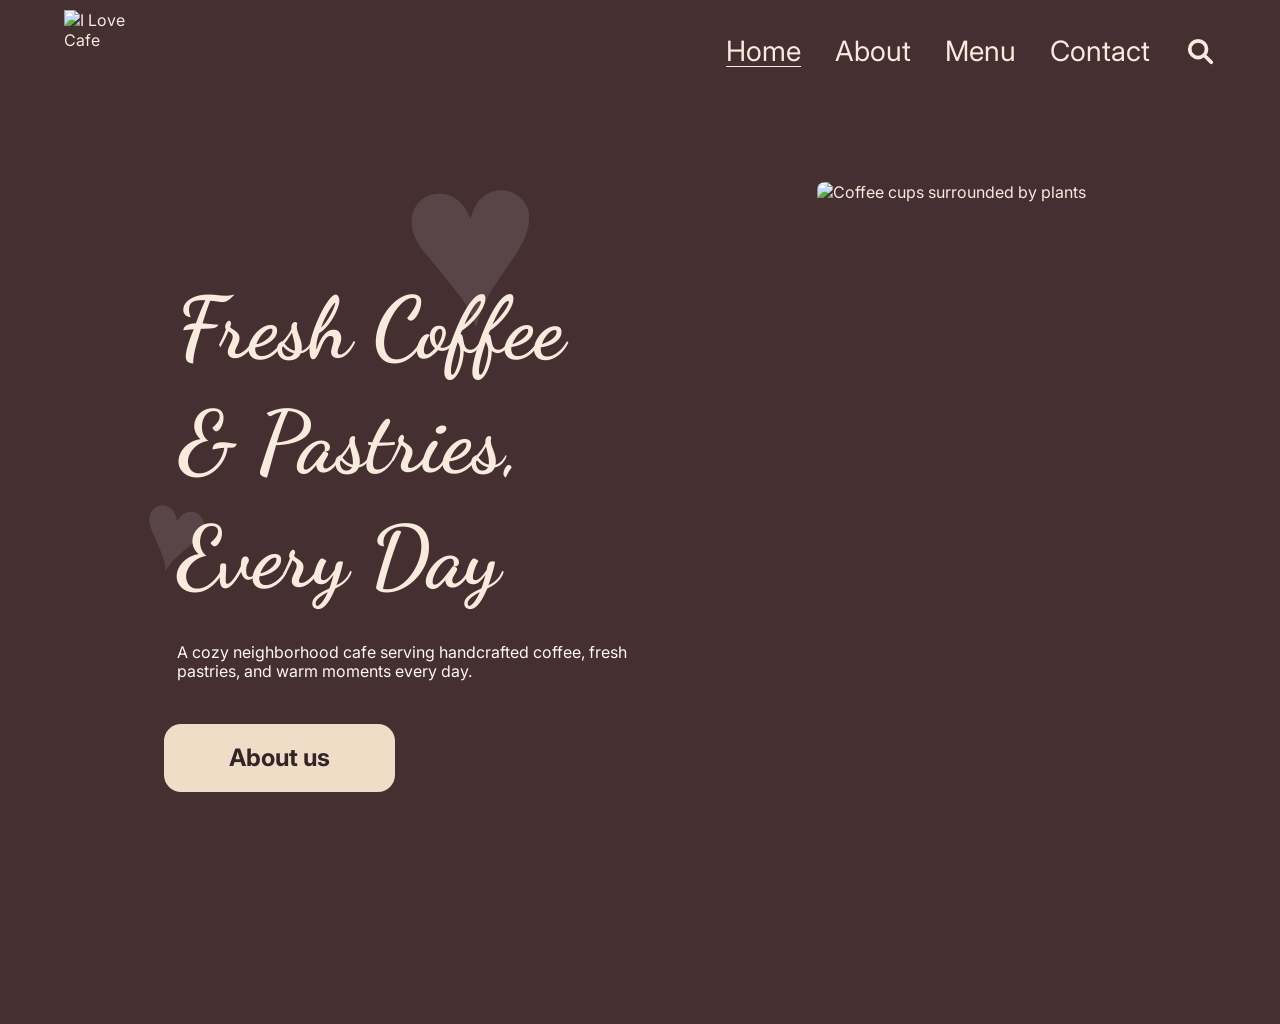
==== index.html @ e2790576 "Update index.html" ====
<!DOCTYPE html>
<html lang="en">
<head>
  <meta charset="UTF-8">
  <meta name="viewport" content="width=device-width, initial-scale=1.0">
  <title>I Love Cafe</title>
  <link rel="preconnect" href="https://fonts.googleapis.com">
  <link rel="preconnect" href="https://fonts.gstatic.com" crossorigin>
  <link href="https://fonts.googleapis.com/css2?family=Dancing+Script:wght@600;700&family=Inter:wght@400;500;600;700&family=Playfair+Display:wght@600;700&display=swap" rel="stylesheet">
  <link rel="stylesheet" href="style.css">
</head>
<body class="page-home">
  <header class="site-header home-header">
    <div class="site-frame header-inner">
      <a class="brand" href="index.html" aria-label="I Love Cafe home">
        <img src="assets/logo-dark.jpg" alt="I Love Cafe">
      </a>
      <nav class="site-nav" aria-label="Primary navigation">
        <a href="index.html" class="active">Home</a>
        <a href="about.html">About</a>
        <a href="menu.html">Menu</a>
        <a href="contact.html">Contact</a>
        <a href="#" class="search-link" aria-label="Search">
          <svg viewBox="0 0 24 24" aria-hidden="true">
            <circle cx="10.5" cy="10.5" r="6.7"></circle>
            <path d="M15.8 15.8 21 21"></path>
          </svg>
        </a>
      </nav>
    </div>
  </header>

  <main class="home-main">
    <section class="site-frame home-hero">
      <div class="home-copy">
        <h1>
          <span>Fresh Coffee</span>
          <span>&amp; Pastries,</span>
          <span>Every Day</span>
        </h1>
        <p>A cozy neighborhood cafe serving handcrafted coffee, fresh pastries, and warm moments every day.</p>
        <a class="home-button" href="about.html">About us</a>
      </div>
      <img class="home-photo" src="assets/home-coffee.jpg" alt="Coffee cups surrounded by plants">
    </section>
  </main>
  <script src="script.js"></script>
</body>
</html>
---- style.css ----
:root {
  --brown: #452f31;
  --paper: #fdfbf8;
  --ink: #151515;
  --muted: #6f6f6f;
  --line: #eeeeea;
  --cream: #f8eadc;
}

* {
  box-sizing: border-box;
}

html {
  min-width: 320px;
}

body {
  margin: 0;
  min-height: 100vh;
  background: var(--paper);
  color: var(--ink);
  font-family: "Inter", Arial, sans-serif;
}

img,
svg {
  display: block;
}

img {
  max-width: 100%;
}

a {
  color: inherit;
  text-decoration: none;
}

button,
input {
  font: inherit;
}

.site-frame {
  width: min(1312px, calc(100% - 128px));
  margin: 0 auto;
}

.site-header {
  height: 100px;
  background: var(--paper);
}

.home-header {
  background: var(--brown);
}

.header-inner {
  height: 100%;
  display: flex;
  align-items: flex-start;
  justify-content: space-between;
}

.brand {
  width: 64px;
  height: 70px;
  margin-top: 10px;
  display: block;
}

.brand img {
  width: 100%;
  height: 100%;
  object-fit: contain;
}

.site-nav {
  display: flex;
  align-items: center;
  gap: 34px;
  padding-top: 36px;
  font-size: 28px;
  font-weight: 400;
  line-height: 1;
}

.site-nav a {
  display: inline-flex;
  align-items: center;
  min-height: 28px;
}

.site-nav a.active {
  text-decoration: underline;
  text-underline-offset: 5px;
  text-decoration-thickness: 1px;
}

.home-header .site-nav {
  color: var(--cream);
}

.search-link {
  width: 32px;
  justify-content: center;
}

.search-link svg {
  width: 30px;
  height: 30px;
  fill: none;
  stroke: currentColor;
  stroke-width: 3;
  stroke-linecap: round;
  stroke-linejoin: round;
}

/* Home */
.page-home {
  background: var(--brown);
  color: var(--cream);
}

.home-main {
  min-height: calc(100vh - 100px);
}

.home-hero {
  height: 924px;
  display: grid;
  grid-template-columns: 640px 473px;
  column-gap: 113px;
  align-items: start;
  padding-top: 82px;
}

.home-copy {
  position: relative;
  z-index: 1;
  margin-left: 113px;
  padding-top: 90px;
}

.home-copy::before,
.home-copy::after {
  position: absolute;
  z-index: -1;
  color: rgba(255, 255, 255, 0.11);
  font-family: Georgia, serif;
  line-height: 1;
  content: "\2665";
}

.home-copy::before {
  top: -56px;
  left: 224px;
  font-size: 238px;
  transform: rotate(-3deg);
}

.home-copy::after {
  top: 295px;
  left: -36px;
  font-size: 112px;
  transform: rotate(13deg);
}

.home-copy h1 {
  margin: 0;
  font-family: "Dancing Script", cursive;
  font-size: 86px;
  font-weight: 700;
  line-height: 1.33;
  letter-spacing: 0;
}

.home-copy h1 span {
  display: block;
}

.home-copy p {
  width: 505px;
  margin: 28px 0 42px;
  color: #fff8ef;
  font-size: 16px;
  line-height: 1.2;
}

.home-button {
  width: 231px;
  height: 68px;
  margin-left: -13px;
  display: inline-flex;
  align-items: center;
  justify-content: center;
  border-radius: 17px;
  background: #f0dcc7;
  color: #322525;
  font-size: 24px;
  font-weight: 700;
}

.home-photo {
  width: 473px;
  height: 709px;
  margin-top: 0;
  object-fit: cover;
  border-radius: 8px;
}

/* About */
.about-main {
  padding-top: 102px;
  padding-bottom: 96px;
}

.about-story {
  display: grid;
  grid-template-columns: 350px 765px;
  column-gap: 95px;
}

.story-copy {
  height: 510px;
  display: flex;
  flex-direction: column;
  justify-content: space-between;
  padding-top: 1px;
  padding-bottom: 7px;
}

.story-copy h1,
.about-main h2 {
  margin: 0;
  color: #3d3b41;
  font-family: "Inter", Arial, sans-serif;
  font-style: italic;
  font-weight: 800;
  line-height: 1;
}

.story-copy h1 {
  font-size: 36px;
}

.copy-bottom {
  width: 345px;
}

.small-rule {
  width: 28px;
  height: 1px;
  display: block;
  margin-bottom: 15px;
  background: #cacaca;
}

.story-copy p,
.value-copy p,
.team-copy p {
  margin: 0;
  color: #050505;
  font-size: 16px;
  font-weight: 400;
  line-height: 1.02;
  text-align: left;
}

.about-main.site-frame {
  width: min(1262px, calc(100% - 178px));
}

.storefront-image {
  width: 765px;
  height: 509px;
  object-fit: cover;
}

.about-value {
  margin-top: 126px;
  display: grid;
  grid-template-columns: 206px 561px 128px 340px;
  align-items: end;
}

.latte-image {
  grid-column: 2;
  width: 561px;
  height: 371px;
  object-fit: cover;
}

.value-copy {
  grid-column: 4;
  align-self: end;
  padding-bottom: 7px;
}

.about-main h2 {
  display: inline-block;
  padding-bottom: 8px;
  border-bottom: 1px solid #b8b8b8;
  font-size: 36px;
}

.value-copy p {
  width: 340px;
  margin-top: 21px;
}

.about-team {
  margin-top: 39px;
  display: grid;
  grid-template-columns: 460px 77px 561px;
  align-items: end;
}

.team-copy {
  grid-column: 1;
  width: 400px;
  padding-left: 6px;
  padding-bottom: 11px;
}

.team-copy p {
  margin-top: 30px;
  font-size: 20px;
  line-height: 1.06;
}

.team-image {
  grid-column: 3;
  width: 561px;
  height: 371px;
  object-fit: cover;
}

/* Menu */
.menu-main {
  width: min(1200px, calc(100% - 244px));
  padding-top: 78px;
  padding-bottom: 98px;
}

.menu-features {
  width: 1200px;
  display: grid;
  grid-template-columns: repeat(4, 1fr);
  column-gap: 64px;
  padding-bottom: 13px;
  border-bottom: 1px solid var(--line);
}

.menu-features article {
  min-width: 0;
}

.feature-icon {
  width: 23px;
  height: 23px;
  margin-bottom: 18px;
  fill: none;
  stroke: #151515;
  stroke-width: 1.35;
  stroke-linecap: round;
  stroke-linejoin: round;
}

.menu-features h2 {
  margin: 0 0 9px;
  font-family: "Playfair Display", Georgia, serif;
  font-size: 26px;
  font-weight: 600;
  line-height: 1;
}

.menu-features p {
  margin: 0;
  color: #777;
  font-size: 14px;
  line-height: 1.55;
}

.menu-highlights {
  position: relative;
  padding-top: 21px;
}

.menu-highlights h1 {
  margin: 0 0 36px;
  font-family: "Playfair Display", Georgia, serif;
  font-size: 51px;
  font-weight: 600;
  line-height: 1.05;
}

.menu-note {
  position: absolute;
  top: 88px;
  right: 0;
  margin: 0;
  color: #5d5d5d;
  font-size: 14px;
}

.highlight-grid {
  display: grid;
  grid-template-columns: repeat(3, 384px);
  column-gap: 24px;
}

.highlight-grid a {
  position: relative;
  width: 384px;
  height: 482px;
  display: block;
  overflow: hidden;
  border-radius: 12px;
}

.highlight-grid a::after {
  content: "";
  position: absolute;
  inset: 0;
  background: linear-gradient(
    180deg,
    rgba(0, 0, 0, 0.14) 0%,
    rgba(0, 0, 0, 0.14) 46%,
    rgba(0, 0, 0, 0.5) 100%
  );
}

.highlight-grid img {
  width: 384px;
  height: 482px;
  display: block;
  object-fit: cover;
}

.highlight-grid a:nth-child(1) img {
  filter: grayscale(1);
}

.highlight-grid span {
  position: absolute;
  z-index: 1;
  left: 34px;
  bottom: 67px;
  color: #fff;
  font-family: "Playfair Display", Georgia, serif;
  font-size: 34px;
  font-weight: 600;
  line-height: 1;
  text-shadow: 0 4px 20px rgba(0, 0, 0, 0.35);
}

.full-menu {
  margin-top: 82px;
  padding-top: 48px;
  border-top: 1px solid var(--line);
}

.full-menu-heading {
  display: flex;
  justify-content: space-between;
  align-items: end;
  gap: 32px;
  margin-bottom: 34px;
}

.full-menu-heading h2,
.contact-copy h1 {
  margin: 0;
  font-family: "Playfair Display", Georgia, serif;
  font-size: 51px;
  font-weight: 600;
  line-height: 1.05;
}

.full-menu-heading p {
  width: 390px;
  margin: 0 0 7px;
  color: var(--muted);
  font-size: 14px;
  line-height: 1.5;
  text-align: right;
}

.menu-list-grid {
  display: grid;
  grid-template-columns: repeat(3, 1fr);
  gap: 24px;
}

.menu-list {
  padding: 30px 28px 24px;
  border: 1px solid var(--line);
  background: rgba(255, 255, 255, 0.42);
}

.menu-list h3 {
  margin: 0 0 22px;
  font-family: "Playfair Display", Georgia, serif;
  font-size: 28px;
  font-weight: 600;
}

.menu-list div {
  display: flex;
  justify-content: space-between;
  gap: 24px;
  padding: 14px 0;
  border-top: 1px solid var(--line);
  color: #343434;
  font-size: 15px;
}

.menu-list div span:last-child {
  color: var(--muted);
  white-space: nowrap;
}

/* Contact */
.contact-main {
  width: min(1200px, calc(100% - 244px));
  padding-top: 112px;
  padding-bottom: 112px;
}

.contact-hero {
  display: grid;
  grid-template-columns: 1fr 420px;
  gap: 120px;
  align-items: end;
}

.contact-kicker {
  margin: 0 0 18px;
  color: #3d3b41;
  font-size: 18px;
  font-style: italic;
  font-weight: 800;
  letter-spacing: 0.05em;
}

.contact-copy p:last-child {
  width: 570px;
  margin: 24px 0 0;
  color: var(--muted);
  font-size: 18px;
  line-height: 1.75;
}

.contact-card {
  padding: 30px 34px;
  border-left: 1px solid #c9c1ba;
}

.contact-card div + div {
  margin-top: 28px;
}

.contact-card span,
.hours-panel div span:first-child {
  display: block;
  margin-bottom: 8px;
  color: #111;
  font-size: 13px;
  font-weight: 800;
  letter-spacing: 0.08em;
  text-transform: uppercase;
}

.contact-card p {
  margin: 0;
  color: #5f5f5f;
  font-size: 17px;
  line-height: 1.45;
}

.location-grid {
  display: grid;
  grid-template-columns: 1.35fr 0.65fr;
  gap: 48px;
  margin-top: 72px;
}

.map-panel {
  position: relative;
  min-height: 420px;
  overflow: hidden;
  background:
    linear-gradient(90deg, transparent 48%, rgba(69, 47, 49, 0.13) 49%, rgba(69, 47, 49, 0.13) 51%, transparent 52%),
    linear-gradient(0deg, transparent 47%, rgba(69, 47, 49, 0.12) 48%, rgba(69, 47, 49, 0.12) 50%, transparent 51%),
    repeating-linear-gradient(32deg, #f6f1eb 0 22px, #efe7df 22px 24px, #f6f1eb 24px 54px);
  border: 1px solid var(--line);
}

.map-panel::before,
.map-panel::after {
  content: "";
  position: absolute;
  background: rgba(255, 255, 255, 0.68);
  transform: rotate(-14deg);
}

.map-panel::before {
  width: 120%;
  height: 56px;
  left: -70px;
  top: 112px;
}

.map-panel::after {
  width: 54px;
  height: 120%;
  left: 245px;
  top: -60px;
}

.map-pin {
  position: absolute;
  left: 48%;
  top: 47%;
  width: 28px;
  height: 28px;
  border-radius: 50% 50% 50% 0;
  background: var(--brown);
  transform: rotate(-45deg);
  box-shadow: 0 12px 30px rgba(69, 47, 49, 0.28);
}

.map-pin::after {
  content: "";
  position: absolute;
  inset: 8px;
  border-radius: 50%;
  background: var(--cream);
}

.map-label {
  position: absolute;
  left: calc(48% + 34px);
  top: calc(47% + 2px);
  padding: 8px 12px;
  background: #fff;
  color: var(--brown);
  font-size: 14px;
  font-weight: 700;
  box-shadow: 0 12px 32px rgba(0, 0, 0, 0.08);
}

.hours-panel {
  padding: 38px 0 0;
}

.hours-panel h2 {
  margin: 0 0 28px;
  font-family: "Playfair Display", Georgia, serif;
  font-size: 38px;
  font-weight: 600;
}

.hours-panel div {
  display: flex;
  justify-content: space-between;
  gap: 20px;
  padding: 18px 0;
  border-top: 1px solid var(--line);
  color: #5f5f5f;
  font-size: 16px;
}

.contact-button {
  width: 190px;
  height: 52px;
  margin-top: 30px;
  display: inline-flex;
  align-items: center;
  justify-content: center;
  background: var(--brown);
  color: var(--cream);
  font-weight: 700;
}

/* Search */
.search-modal {
  position: fixed;
  inset: 0;
  z-index: 100;
  display: none;
  align-items: flex-start;
  justify-content: center;
  padding: 110px 24px 24px;
  background: rgba(20, 16, 15, 0.42);
}

.search-modal.is-open {
  display: flex;
}

.search-dialog {
  width: min(720px, 100%);
  background: var(--paper);
  box-shadow: 0 28px 90px rgba(0, 0, 0, 0.22);
}

.search-head {
  display: grid;
  grid-template-columns: 1fr auto;
  align-items: center;
  gap: 16px;
  padding: 24px 28px 18px;
  border-bottom: 1px solid var(--line);
}

.search-head input {
  min-width: 0;
  border: 0;
  outline: 0;
  background: transparent;
  color: var(--ink);
  font-family: "Playfair Display", Georgia, serif;
  font-size: 34px;
}

.search-head input::placeholder {
  color: #aaa;
}

.search-close {
  width: 36px;
  height: 36px;
  border: 0;
  background: transparent;
  color: var(--ink);
  font-size: 30px;
  line-height: 1;
  cursor: pointer;
}

.search-results {
  max-height: 430px;
  overflow: auto;
  padding: 10px 28px 24px;
}

.search-result {
  display: grid;
  grid-template-columns: 1fr auto;
  gap: 20px;
  padding: 18px 0;
  border-bottom: 1px solid var(--line);
}

.search-result strong {
  display: block;
  margin-bottom: 6px;
  font-family: "Playfair Display", Georgia, serif;
  font-size: 22px;
  font-weight: 600;
}

.search-result span {
  color: var(--muted);
  font-size: 14px;
}

.search-result em {
  color: var(--brown);
  font-size: 14px;
  font-style: normal;
  font-weight: 700;
}

.search-empty {
  margin: 24px 0 4px;
  color: var(--muted);
}

/* Detail pages */
.detail-main {
  padding-top: 88px;
  padding-bottom: 96px;
}

.back-link {
  display: inline-block;
  color: #6a6a6a;
  font-size: 16px;
  line-height: 1;
}

.detail-content {
  display: grid;
  grid-template-columns: 490px 1fr;
  column-gap: 98px;
  margin-top: 33px;
}

.detail-image {
  width: 390px;
  height: 546px;
  margin-left: 100px;
  object-fit: cover;
  border-radius: 6px;
}

.page-cupcakes .detail-image {
  margin-left: 117px;
}

.page-brunch .detail-image {
  margin-left: 106px;
}

.page-brunch .detail-copy {
  padding-left: 14px;
}

.detail-copy {
  width: 560px;
  padding-top: 30px;
}

.detail-copy h1 {
  margin: 0 0 8px;
  font-family: "Playfair Display", Georgia, serif;
  font-size: 58px;
  font-weight: 700;
  line-height: 1.08;
}

.detail-subtitle {
  margin: 0;
  color: #666;
  font-size: 18px;
  line-height: 1.4;
}

.detail-subtitle strong {
  color: #111;
  font-weight: 800;
}

.detail-description {
  width: 560px;
  margin: 70px 0 52px;
  color: #777;
  font-size: 16px;
  line-height: 1.75;
}

.detail-list {
  width: 560px;
  margin: 0;
  padding: 34px 0 0;
  border-top: 1px solid var(--line);
}

.detail-list div {
  display: grid;
  grid-template-columns: 205px 1fr;
  align-items: baseline;
  margin-bottom: 29px;
}

.detail-list dt,
.detail-list dd {
  margin: 0;
  font-size: 16px;
}

.detail-list dt {
  color: #111;
  font-weight: 800;
  letter-spacing: 0.04em;
}

.detail-list dd {
  color: #6a6a6a;
  text-align: right;
}

@media (max-width: 980px) {
  .site-frame {
    width: min(100% - 32px, 720px);
  }

  .site-header {
    height: auto;
    min-height: 82px;
  }

  .header-inner {
    align-items: center;
  }

  .site-nav {
    gap: 20px;
    font-size: 18px;
    padding-top: 0;
  }

  .home-hero,
  .about-story,
  .about-value,
  .about-team,
  .menu-features,
  .highlight-grid,
  .detail-content,
  .menu-list-grid,
  .contact-hero,
  .location-grid {
    width: 100%;
    display: grid;
    grid-template-columns: 1fr;
    gap: 28px;
  }

  .home-hero {
    height: auto;
    padding: 42px 0 72px;
  }

  .home-copy,
  .detail-image,
  .page-cupcakes .detail-image,
  .page-brunch .detail-image {
    margin-left: 0;
  }

  .home-photo,
  .storefront-image,
  .latte-image,
  .team-image,
  .detail-image,
  .highlight-grid a,
  .highlight-grid img {
    width: 100%;
    height: auto;
  }

  .about-value,
  .about-team {
    margin-top: 48px;
  }

  .latte-image,
  .value-copy,
  .team-copy,
  .team-image {
    grid-column: auto;
  }

  .menu-note {
    position: static;
    margin: -16px 0 20px;
  }

  .detail-copy,
  .detail-description,
  .detail-list,
  .contact-copy p:last-child {
    width: 100%;
  }

  .full-menu-heading {
    display: block;
  }

  .full-menu-heading p {
    width: 100%;
    margin-top: 12px;
    text-align: left;
  }

  .contact-main {
    width: min(100% - 32px, 720px);
    padding-top: 64px;
  }

  .contact-card {
    padding-left: 0;
    border-left: 0;
  }

  .page-brunch .detail-copy {
    padding-left: 0;
  }
}

@media (max-width: 620px) {
  .site-frame {
    width: min(100% - 22px, 430px);
  }

  .brand {
    width: 52px;
    height: 54px;
  }

  .site-nav {
    gap: 12px;
    font-size: 15px;
  }

  .search-link {
    width: 24px;
  }

  .search-link svg {
    width: 22px;
    height: 22px;
  }

  .home-copy h1 {
    font-size: 52px;
  }

  .home-copy p,
  .copy-bottom,
  .value-copy p,
  .team-copy {
    width: 100%;
  }

  .menu-features {
    row-gap: 24px;
  }

  .detail-list div {
    grid-template-columns: 1fr;
    gap: 8px;
  }

  .detail-list dd {
    text-align: left;
  }

  .full-menu-heading h2,
  .contact-copy h1 {
    font-size: 42px;
  }

  .hours-panel div,
  .search-result {
    grid-template-columns: 1fr;
  }

  .hours-panel div {
    display: grid;
  }

  .search-modal {
    padding-top: 80px;
  }

  .search-head input {
    font-size: 26px;
  }
}
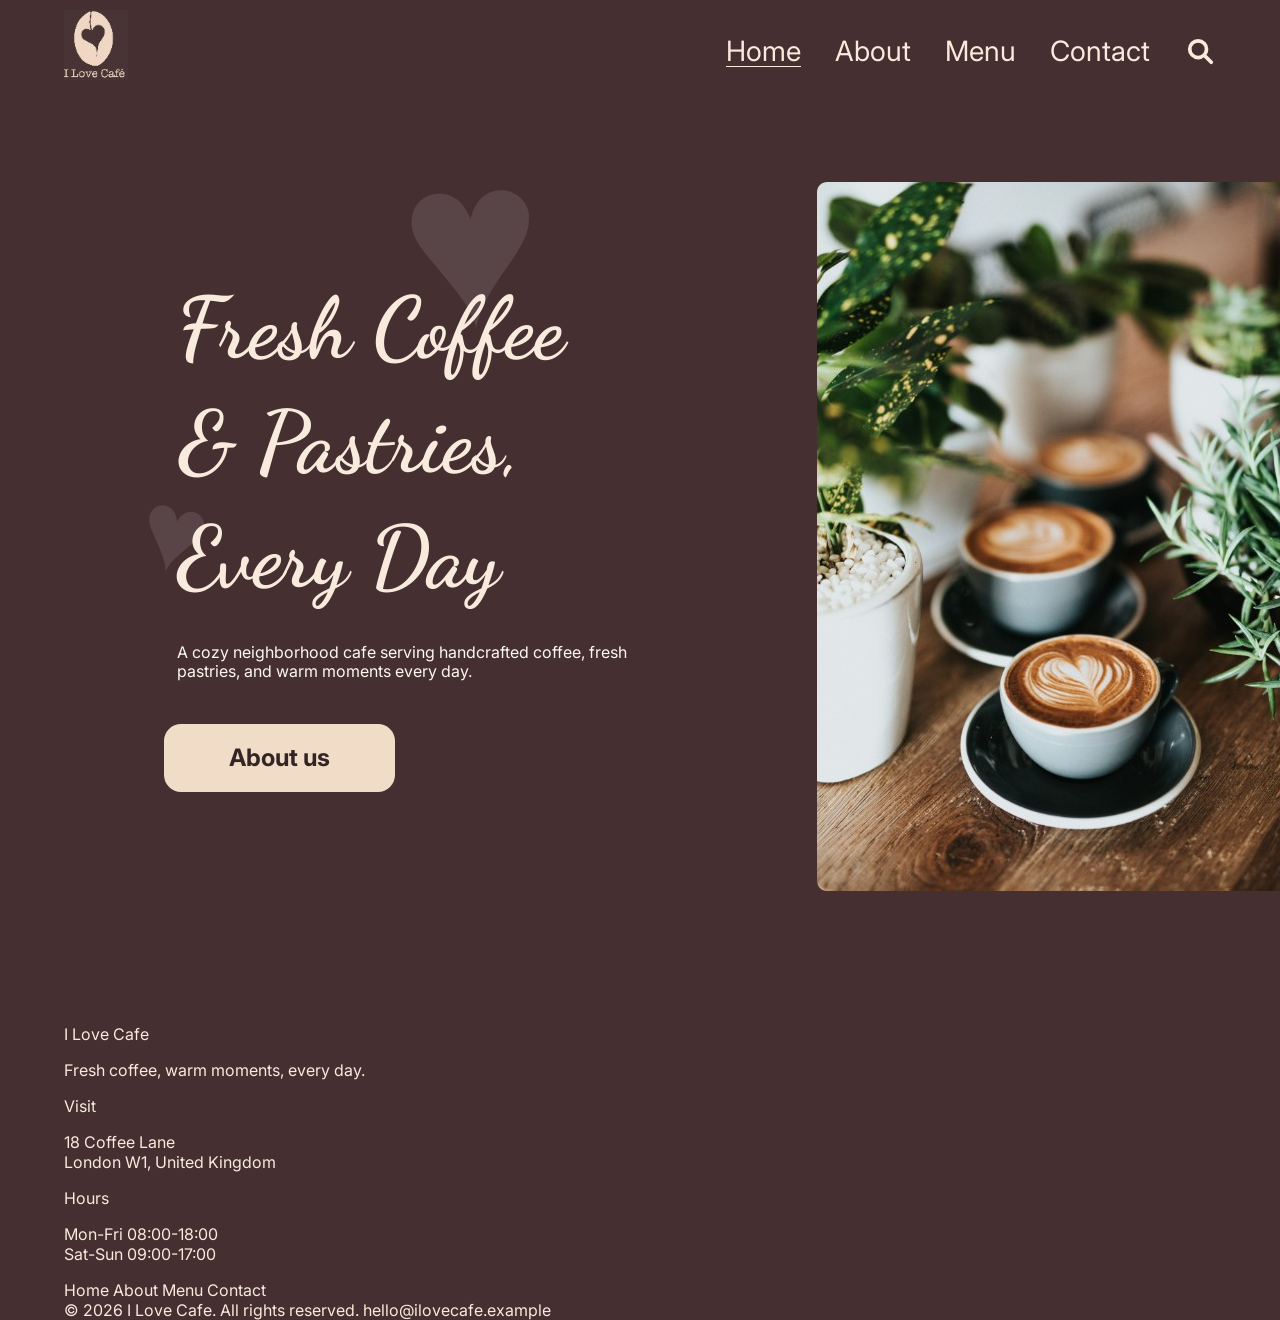
==== commit b1049433: "Update index.html" ====
--- a/index.html
+++ b/index.html
@@ -44,6 +44,32 @@
       <img class="home-photo" src="assets/home-coffee.jpg" alt="Coffee cups surrounded by plants">
     </section>
   </main>
+  <footer class="site-footer">
+    <div class="site-frame footer-inner">
+      <div class="footer-brand">
+        <a href="index.html">I Love Cafe</a>
+        <p>Fresh coffee, warm moments, every day.</p>
+      </div>
+      <div class="footer-info">
+        <span>Visit</span>
+        <p>18 Coffee Lane<br>London W1, United Kingdom</p>
+      </div>
+      <div class="footer-info">
+        <span>Hours</span>
+        <p>Mon-Fri 08:00-18:00<br>Sat-Sun 09:00-17:00</p>
+      </div>
+      <nav class="footer-nav" aria-label="Footer navigation">
+        <a href="index.html">Home</a>
+        <a href="about.html">About</a>
+        <a href="menu.html">Menu</a>
+        <a href="contact.html">Contact</a>
+      </nav>
+    </div>
+    <div class="site-frame footer-bottom">
+      <span>&copy; 2026 I Love Cafe. All rights reserved.</span>
+      <a href="mailto:hello@ilovecafe.example">hello@ilovecafe.example</a>
+    </div>
+  </footer>
   <script src="script.js"></script>
 </body>
 </html>
--- a/style.css
+++ b/style.css
@@ -212,7 +212,7 @@
 
 /* About */
 .about-main {
-  padding-top: 102px;
+  padding-top: 78px;
   padding-bottom: 96px;
 }
 
@@ -223,10 +223,10 @@
 }
 
 .story-copy {
-  height: 510px;
+  min-height: 510px;
   display: flex;
   flex-direction: column;
-  justify-content: space-between;
+  justify-content: flex-start;
   padding-top: 1px;
   padding-bottom: 7px;
 }
@@ -245,8 +245,19 @@
   font-size: 36px;
 }
 
+.story-copy .story-lede {
+  width: 342px;
+  margin: 54px 0 0;
+  color: var(--ink);
+  font-family: "Playfair Display", Georgia, serif;
+  font-size: 36px;
+  font-weight: 600;
+  line-height: 1.1;
+}
+
 .copy-bottom {
   width: 345px;
+  margin-top: 52px;
 }
 
 .small-rule {
@@ -268,6 +279,42 @@
   text-align: left;
 }
 
+.story-stats {
+  display: grid;
+  grid-template-columns: 1fr;
+  gap: 0;
+  margin-top: 28px;
+  border-top: 1px solid var(--line);
+  border-bottom: 1px solid var(--line);
+}
+
+.story-stats div {
+  display: grid;
+  grid-template-columns: 92px 1fr;
+  gap: 18px;
+  align-items: baseline;
+  padding: 14px 0;
+}
+
+.story-stats div + div {
+  border-top: 1px solid var(--line);
+}
+
+.story-stats strong {
+  color: var(--brown);
+  font-family: "Playfair Display", Georgia, serif;
+  font-size: 25px;
+  font-weight: 600;
+  line-height: 1;
+}
+
+.story-stats span {
+  color: var(--muted);
+  font-size: 13px;
+  letter-spacing: 0.06em;
+  text-transform: uppercase;
+}
+
 .about-main.site-frame {
   width: min(1262px, calc(100% - 178px));
 }
@@ -279,7 +326,7 @@
 }
 
 .about-value {
-  margin-top: 126px;
+  margin-top: 72px;
   display: grid;
   grid-template-columns: 206px 561px 128px 340px;
   align-items: end;
@@ -295,7 +342,7 @@
 .value-copy {
   grid-column: 4;
   align-self: end;
-  padding-bottom: 7px;
+  padding-bottom: 4px;
 }
 
 .about-main h2 {
@@ -310,6 +357,36 @@
   margin-top: 21px;
 }
 
+.value-list {
+  width: 340px;
+  display: grid;
+  gap: 0;
+  margin-top: 26px;
+  border-top: 1px solid var(--line);
+}
+
+.value-list div {
+  padding: 16px 0 15px;
+  border-bottom: 1px solid var(--line);
+}
+
+.value-list strong {
+  display: block;
+  margin-bottom: 6px;
+  color: var(--brown);
+  font-family: "Playfair Display", Georgia, serif;
+  font-size: 22px;
+  font-weight: 600;
+  line-height: 1;
+}
+
+.value-list span {
+  display: block;
+  color: var(--muted);
+  font-size: 13px;
+  line-height: 1.45;
+}
+
 .about-team {
   margin-top: 39px;
   display: grid;
@@ -321,13 +398,42 @@
   grid-column: 1;
   width: 400px;
   padding-left: 6px;
-  padding-bottom: 11px;
+  padding-bottom: 0;
 }
 
 .team-copy p {
   margin-top: 30px;
   font-size: 20px;
   line-height: 1.06;
+}
+
+.team-list {
+  display: grid;
+  gap: 0;
+  margin-top: 26px;
+  border-top: 1px solid var(--line);
+}
+
+.team-list div {
+  padding: 15px 0;
+  border-bottom: 1px solid var(--line);
+}
+
+.team-list span {
+  display: block;
+  margin-bottom: 6px;
+  color: var(--brown);
+  font-family: "Playfair Display", Georgia, serif;
+  font-size: 22px;
+  font-weight: 600;
+  line-height: 1;
+}
+
+.team-list p {
+  margin: 0;
+  color: var(--muted);
+  font-size: 13px;
+  line-height: 1.45;
 }
 
 .team-image {
@@ -335,6 +441,168 @@
   width: 561px;
   height: 371px;
   object-fit: cover;
+}
+
+.about-atmosphere {
+  display: grid;
+  grid-template-columns: 430px 1fr;
+  gap: 76px;
+  margin-top: 118px;
+  padding-top: 70px;
+  border-top: 1px solid var(--line);
+}
+
+.section-kicker {
+  margin: 0 0 16px;
+  color: #3d3b41;
+  font-size: 15px;
+  font-style: italic;
+  font-weight: 800;
+  letter-spacing: 0.08em;
+}
+
+.about-atmosphere h2,
+.about-rhythm h2 {
+  margin: 0;
+  border: 0;
+  color: var(--ink);
+  font-family: "Playfair Display", Georgia, serif;
+  font-size: 48px;
+  font-style: normal;
+  font-weight: 600;
+  line-height: 1.08;
+}
+
+.atmosphere-copy > p:last-child {
+  margin: 28px 0 0;
+  color: var(--muted);
+  font-size: 17px;
+  line-height: 1.75;
+}
+
+.atmosphere-gallery {
+  display: grid;
+  grid-template-columns: 1fr 0.85fr;
+  grid-template-rows: 210px 210px;
+  gap: 18px;
+}
+
+.atmosphere-gallery img {
+  width: 100%;
+  height: 100%;
+  object-fit: cover;
+}
+
+.atmosphere-gallery img:first-child {
+  grid-row: span 2;
+}
+
+.about-promises {
+  display: grid;
+  grid-template-columns: repeat(3, 1fr);
+  gap: 24px;
+  margin-top: 74px;
+}
+
+.about-promises article {
+  padding: 30px 28px 28px;
+  border: 1px solid var(--line);
+  background: rgba(255, 255, 255, 0.42);
+}
+
+.about-promises span {
+  display: block;
+  margin-bottom: 42px;
+  color: #b8aaa0;
+  font-family: "Playfair Display", Georgia, serif;
+  font-size: 34px;
+  line-height: 1;
+}
+
+.about-promises h3 {
+  margin: 0 0 16px;
+  font-family: "Playfair Display", Georgia, serif;
+  font-size: 30px;
+  font-weight: 600;
+}
+
+.about-promises p {
+  margin: 0;
+  color: var(--muted);
+  font-size: 15px;
+  line-height: 1.65;
+}
+
+.about-rhythm {
+  display: grid;
+  grid-template-columns: 350px 1fr;
+  gap: 90px;
+  margin-top: 82px;
+  padding: 54px 0 0;
+  border-top: 1px solid var(--line);
+}
+
+.rhythm-list {
+  display: grid;
+  gap: 0;
+}
+
+.rhythm-list div {
+  display: grid;
+  grid-template-columns: 92px 1fr;
+  gap: 28px;
+  padding: 0 0 25px;
+  border-bottom: 1px solid var(--line);
+}
+
+.rhythm-list div + div {
+  padding-top: 25px;
+}
+
+.rhythm-list span {
+  color: var(--brown);
+  font-family: "Playfair Display", Georgia, serif;
+  font-size: 28px;
+  font-weight: 600;
+}
+
+.rhythm-list p {
+  margin: 0;
+  color: var(--muted);
+  font-size: 16px;
+  line-height: 1.65;
+}
+
+.rhythm-list strong {
+  display: block;
+  margin-bottom: 4px;
+  color: var(--ink);
+  font-size: 14px;
+  letter-spacing: 0.08em;
+  text-transform: uppercase;
+}
+
+.about-cta {
+  grid-column: 2;
+  display: flex;
+  gap: 14px;
+  margin-top: 32px;
+}
+
+.about-cta a {
+  min-width: 162px;
+  height: 52px;
+  display: inline-flex;
+  align-items: center;
+  justify-content: center;
+  border: 1px solid var(--brown);
+  color: var(--brown);
+  font-weight: 700;
+}
+
+.about-cta a:first-child {
+  background: var(--brown);
+  color: var(--cream);
 }
 
 /* Menu */
@@ -889,6 +1157,10 @@
     width: min(100% - 32px, 720px);
   }
 
+  .about-main.site-frame {
+    width: min(100% - 32px, 720px);
+  }
+
   .site-header {
     height: auto;
     min-height: 82px;
@@ -908,6 +1180,10 @@
   .about-story,
   .about-value,
   .about-team,
+  .about-atmosphere,
+  .about-promises,
+  .about-rhythm,
+  .atmosphere-gallery,
   .menu-features,
   .highlight-grid,
   .detail-content,
@@ -951,8 +1227,33 @@
   .latte-image,
   .value-copy,
   .team-copy,
-  .team-image {
+  .team-image,
+  .about-cta {
     grid-column: auto;
+  }
+
+  .about-atmosphere {
+    margin-top: 58px;
+    padding-top: 48px;
+  }
+
+  .atmosphere-gallery {
+    grid-template-rows: none;
+  }
+
+  .atmosphere-gallery img,
+  .atmosphere-gallery img:first-child {
+    grid-row: auto;
+    height: 280px;
+  }
+
+  .about-promises,
+  .about-rhythm {
+    margin-top: 48px;
+  }
+
+  .about-rhythm {
+    gap: 30px;
   }
 
   .menu-note {
@@ -997,6 +1298,10 @@
     width: min(100% - 22px, 430px);
   }
 
+  .about-main.site-frame {
+    width: min(100% - 22px, 430px);
+  }
+
   .brand {
     width: 52px;
     height: 54px;
@@ -1021,8 +1326,10 @@
   }
 
   .home-copy p,
+  .story-copy .story-lede,
   .copy-bottom,
   .value-copy p,
+  .value-list,
   .team-copy {
     width: 100%;
   }
@@ -1041,8 +1348,19 @@
   }
 
   .full-menu-heading h2,
-  .contact-copy h1 {
+  .contact-copy h1,
+  .about-atmosphere h2,
+  .about-rhythm h2 {
     font-size: 42px;
+  }
+
+  .about-cta {
+    display: grid;
+  }
+
+  .rhythm-list div {
+    grid-template-columns: 1fr;
+    gap: 8px;
   }
 
   .hours-panel div,
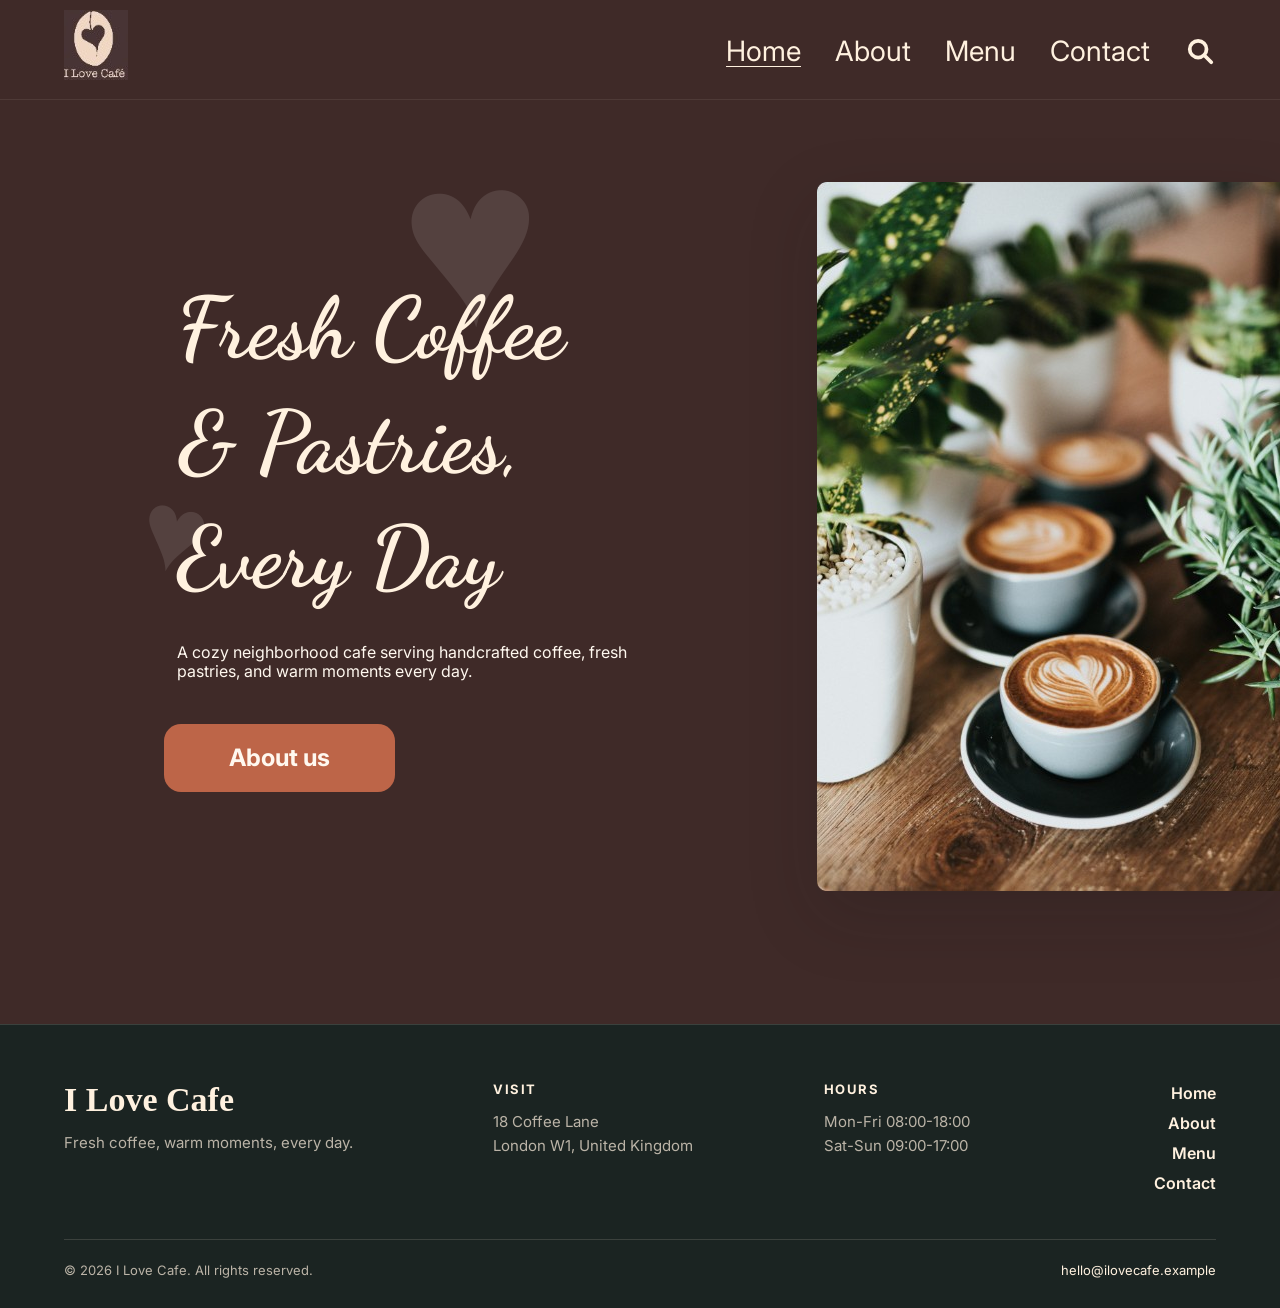
==== commit a1af897d: "Update index.html" ====
--- a/index.html
+++ b/index.html
@@ -1,4 +1,4 @@
-<!DOCTYPE html>
+﻿<!DOCTYPE html>
 <html lang="en">
 <head>
   <meta charset="UTF-8">
@@ -28,7 +28,7 @@
         </a>
       </nav>
     </div>
-  </header>
+  </header
 
   <main class="home-main">
     <section class="site-frame home-hero">
--- a/style.css
+++ b/style.css
@@ -1,10 +1,21 @@
 :root {
-  --brown: #452f31;
-  --paper: #fdfbf8;
-  --ink: #151515;
-  --muted: #6f6f6f;
-  --line: #eeeeea;
-  --cream: #f8eadc;
+  --brown: #3f2a28;
+  --terracotta: #bd6548;
+  --paper: #f6efe4;
+  --ink: #161716;
+  --muted: #776a61;
+  --line: #dfcfc1;
+  --cream: #fff1df;
+  --latte: #ead7c4;
+  --latte-soft: rgba(189, 101, 72, 0.08);
+  --caramel: var(--terracotta);
+  --charcoal: #1b2422;
+  --sage: #66735f;
+  --sage-soft: rgba(102, 115, 95, 0.1);
+  --plum: #8a5f68;
+  --plum-soft: rgba(138, 95, 104, 0.1);
+  --page-accent: var(--terracotta);
+  --page-accent-soft: var(--latte-soft);
 }
 
 * {
@@ -50,10 +61,12 @@
 .site-header {
   height: 100px;
   background: var(--paper);
+  border-bottom: 1px solid rgba(223, 207, 193, 0.34);
 }
 
 .home-header {
   background: var(--brown);
+  border-bottom-color: rgba(255, 241, 223, 0.08);
 }
 
 .header-inner {
@@ -93,13 +106,20 @@
 }
 
 .site-nav a.active {
+  color: var(--brown);
   text-decoration: underline;
   text-underline-offset: 5px;
   text-decoration-thickness: 1px;
+  text-decoration-color: var(--terracotta);
 }
 
 .home-header .site-nav {
   color: var(--cream);
+}
+
+.home-header .site-nav a.active {
+  color: var(--cream);
+  text-decoration-color: var(--cream);
 }
 
 .search-link {
@@ -117,6 +137,95 @@
   stroke-linejoin: round;
 }
 
+/* Footer */
+.site-footer {
+  padding: 58px 0 30px;
+  border-top: 1px solid rgba(255, 241, 223, 0.14);
+  background: var(--charcoal);
+  color: var(--cream);
+}
+
+.footer-inner {
+  display: grid;
+  grid-template-columns: 1.35fr 1fr 1fr auto;
+  gap: 48px;
+  align-items: start;
+}
+
+.footer-brand a {
+  display: inline-block;
+  color: var(--cream);
+  font-family: "Playfair Display", Georgia, serif;
+  font-size: 34px;
+  font-weight: 600;
+  line-height: 1;
+}
+
+.footer-brand p,
+.footer-info p {
+  margin: 14px 0 0;
+  color: rgba(255, 241, 223, 0.7);
+  font-size: 15px;
+  line-height: 1.6;
+}
+
+.footer-info span {
+  display: block;
+  color: var(--cream);
+  font-size: 13px;
+  font-weight: 700;
+  letter-spacing: 0.12em;
+  line-height: 1;
+  text-transform: uppercase;
+}
+
+.footer-nav {
+  display: grid;
+  gap: 10px;
+  justify-items: end;
+  color: var(--cream);
+  font-size: 16px;
+  font-weight: 600;
+}
+
+.footer-bottom {
+  display: flex;
+  justify-content: space-between;
+  gap: 24px;
+  margin-top: 46px;
+  padding-top: 22px;
+  border-top: 1px solid rgba(255, 241, 223, 0.14);
+  color: rgba(255, 241, 223, 0.7);
+  font-size: 13px;
+}
+
+.footer-bottom a {
+  color: var(--cream);
+}
+
+.page-home .site-footer {
+  border-top-color: rgba(255, 241, 223, 0.14);
+  background: var(--charcoal);
+  color: var(--cream);
+}
+
+.page-home .footer-brand a,
+.page-home .footer-info span,
+.page-home .footer-nav,
+.page-home .footer-bottom a {
+  color: var(--cream);
+}
+
+.page-home .footer-brand p,
+.page-home .footer-info p,
+.page-home .footer-bottom {
+  color: rgba(255, 241, 223, 0.7);
+}
+
+.page-home .footer-bottom {
+  border-top-color: rgba(255, 241, 223, 0.14);
+}
+
 /* Home */
 .page-home {
   background: var(--brown);
@@ -196,10 +305,17 @@
   align-items: center;
   justify-content: center;
   border-radius: 17px;
-  background: #f0dcc7;
-  color: #322525;
+  background: var(--terracotta);
+  color: #fff8ef;
   font-size: 24px;
   font-weight: 700;
+  transition: background 160ms ease, color 160ms ease, transform 160ms ease;
+}
+
+.home-button:hover {
+  background: var(--cream);
+  color: var(--brown);
+  transform: translateY(-2px);
 }
 
 .home-photo {
@@ -208,6 +324,7 @@
   margin-top: 0;
   object-fit: cover;
   border-radius: 8px;
+  box-shadow: 0 24px 70px rgba(22, 23, 22, 0.18);
 }
 
 /* About */
@@ -265,7 +382,7 @@
   height: 1px;
   display: block;
   margin-bottom: 15px;
-  background: #cacaca;
+  background: var(--line);
 }
 
 .story-copy p,
@@ -301,7 +418,7 @@
 }
 
 .story-stats strong {
-  color: var(--brown);
+  color: var(--caramel);
   font-family: "Playfair Display", Georgia, serif;
   font-size: 25px;
   font-weight: 600;
@@ -348,7 +465,7 @@
 .about-main h2 {
   display: inline-block;
   padding-bottom: 8px;
-  border-bottom: 1px solid #b8b8b8;
+  border-bottom: 1px solid var(--line);
   font-size: 36px;
 }
 
@@ -373,7 +490,7 @@
 .value-list strong {
   display: block;
   margin-bottom: 6px;
-  color: var(--brown);
+  color: var(--caramel);
   font-family: "Playfair Display", Georgia, serif;
   font-size: 22px;
   font-weight: 600;
@@ -422,7 +539,7 @@
 .team-list span {
   display: block;
   margin-bottom: 6px;
-  color: var(--brown);
+  color: var(--caramel);
   font-family: "Playfair Display", Georgia, serif;
   font-size: 22px;
   font-weight: 600;
@@ -507,13 +624,21 @@
 .about-promises article {
   padding: 30px 28px 28px;
   border: 1px solid var(--line);
-  background: rgba(255, 255, 255, 0.42);
+  background: var(--latte-soft);
+}
+
+.about-promises article:nth-child(2) {
+  background: var(--sage-soft);
+}
+
+.about-promises article:nth-child(3) {
+  background: rgba(63, 42, 40, 0.06);
 }
 
 .about-promises span {
   display: block;
   margin-bottom: 42px;
-  color: #b8aaa0;
+  color: var(--caramel);
   font-family: "Playfair Display", Georgia, serif;
   font-size: 34px;
   line-height: 1;
@@ -560,7 +685,7 @@
 }
 
 .rhythm-list span {
-  color: var(--brown);
+  color: var(--caramel);
   font-family: "Playfair Display", Georgia, serif;
   font-size: 28px;
   font-weight: 600;
@@ -601,8 +726,12 @@
 }
 
 .about-cta a:first-child {
+  background: var(--terracotta);
+  color: var(--cream);
+}
+
+.about-cta a:first-child:hover {
   background: var(--brown);
-  color: var(--cream);
 }
 
 /* Menu */
@@ -630,10 +759,14 @@
   height: 23px;
   margin-bottom: 18px;
   fill: none;
-  stroke: #151515;
+  stroke: var(--terracotta);
   stroke-width: 1.35;
   stroke-linecap: round;
   stroke-linejoin: round;
+}
+
+.menu-features article:nth-child(even) .feature-icon {
+  stroke: var(--sage);
 }
 
 .menu-features h2 {
@@ -765,11 +898,20 @@
 .menu-list {
   padding: 30px 28px 24px;
   border: 1px solid var(--line);
-  background: rgba(255, 255, 255, 0.42);
+  background: var(--latte-soft);
+}
+
+.menu-list:nth-child(2) {
+  background: var(--sage-soft);
+}
+
+.menu-list:nth-child(3) {
+  background: rgba(63, 42, 40, 0.055);
 }
 
 .menu-list h3 {
   margin: 0 0 22px;
+  color: var(--brown);
   font-family: "Playfair Display", Georgia, serif;
   font-size: 28px;
   font-weight: 600;
@@ -786,7 +928,7 @@
 }
 
 .menu-list div span:last-child {
-  color: var(--muted);
+  color: var(--terracotta);
   white-space: nowrap;
 }
 
@@ -821,9 +963,40 @@
   line-height: 1.75;
 }
 
+.contact-highlights {
+  width: 570px;
+  display: grid;
+  grid-template-columns: repeat(3, 1fr);
+  gap: 18px;
+  margin-top: 34px;
+}
+
+.contact-highlights div {
+  padding-top: 18px;
+  border-top: 1px solid var(--line);
+}
+
+.contact-highlights strong {
+  display: block;
+  color: var(--caramel);
+  font-family: "Playfair Display", Georgia, serif;
+  font-size: 24px;
+  font-weight: 600;
+  line-height: 1;
+}
+
+.contact-highlights span {
+  display: block;
+  margin-top: 8px;
+  color: var(--muted);
+  font-size: 13px;
+  letter-spacing: 0.05em;
+  text-transform: uppercase;
+}
+
 .contact-card {
   padding: 30px 34px;
-  border-left: 1px solid #c9c1ba;
+  border-left: 1px solid var(--line);
 }
 
 .contact-card div + div {
@@ -862,7 +1035,7 @@
   background:
     linear-gradient(90deg, transparent 48%, rgba(69, 47, 49, 0.13) 49%, rgba(69, 47, 49, 0.13) 51%, transparent 52%),
     linear-gradient(0deg, transparent 47%, rgba(69, 47, 49, 0.12) 48%, rgba(69, 47, 49, 0.12) 50%, transparent 51%),
-    repeating-linear-gradient(32deg, #f6f1eb 0 22px, #efe7df 22px 24px, #f6f1eb 24px 54px);
+    repeating-linear-gradient(32deg, var(--paper) 0 22px, var(--latte) 22px 24px, var(--paper) 24px 54px);
   border: 1px solid var(--line);
 }
 
@@ -895,7 +1068,7 @@
   width: 28px;
   height: 28px;
   border-radius: 50% 50% 50% 0;
-  background: var(--brown);
+  background: var(--terracotta);
   transform: rotate(-45deg);
   box-shadow: 0 12px 30px rgba(69, 47, 49, 0.28);
 }
@@ -913,7 +1086,7 @@
   left: calc(48% + 34px);
   top: calc(47% + 2px);
   padding: 8px 12px;
-  background: #fff;
+  background: var(--paper);
   color: var(--brown);
   font-size: 14px;
   font-weight: 700;
@@ -948,9 +1121,118 @@
   display: inline-flex;
   align-items: center;
   justify-content: center;
-  background: var(--brown);
+  background: var(--terracotta);
   color: var(--cream);
   font-weight: 700;
+  transition: background 160ms ease, transform 160ms ease;
+}
+
+.contact-button:hover {
+  background: var(--brown);
+  transform: translateY(-2px);
+}
+
+.contact-extra {
+  display: grid;
+  grid-template-columns: 1fr 420px;
+  gap: 96px;
+  margin-top: 76px;
+  padding-top: 58px;
+  border-top: 1px solid var(--line);
+}
+
+.visit-notes h2,
+.contact-form h2 {
+  margin: 0;
+  font-family: "Playfair Display", Georgia, serif;
+  font-size: 42px;
+  font-weight: 600;
+  line-height: 1.08;
+}
+
+.travel-list {
+  display: grid;
+  grid-template-columns: repeat(3, 1fr);
+  gap: 24px;
+  margin-top: 34px;
+}
+
+.travel-list div {
+  padding: 24px 22px;
+  border: 1px solid var(--line);
+  background: var(--latte-soft);
+}
+
+.travel-list div:nth-child(2) {
+  background: var(--sage-soft);
+}
+
+.travel-list div:nth-child(3) {
+  background: rgba(63, 42, 40, 0.055);
+}
+
+.travel-list span,
+.contact-form label span {
+  display: block;
+  color: #111;
+  font-size: 13px;
+  font-weight: 800;
+  letter-spacing: 0.08em;
+  text-transform: uppercase;
+}
+
+.travel-list p {
+  margin: 18px 0 0;
+  color: var(--muted);
+  font-size: 15px;
+  line-height: 1.65;
+}
+
+.contact-form {
+  padding-left: 34px;
+  border-left: 1px solid var(--line);
+}
+
+.contact-form form {
+  display: grid;
+  gap: 20px;
+  margin-top: 32px;
+}
+
+.contact-form input,
+.contact-form textarea {
+  width: 100%;
+  margin-top: 10px;
+  padding: 12px 0;
+  border: 0;
+  border-bottom: 1px solid var(--line);
+  border-radius: 0;
+  background: transparent;
+  color: var(--ink);
+  outline: 0;
+  resize: vertical;
+}
+
+.contact-form input:focus,
+.contact-form textarea:focus {
+  border-bottom-color: var(--caramel);
+}
+
+.contact-form button {
+  width: 190px;
+  height: 52px;
+  margin-top: 6px;
+  border: 0;
+  background: var(--terracotta);
+  color: var(--cream);
+  font-weight: 700;
+  cursor: pointer;
+  transition: background 160ms ease, transform 160ms ease;
+}
+
+.contact-form button:hover {
+  background: var(--brown);
+  transform: translateY(-2px);
 }
 
 /* Search */
@@ -1049,6 +1331,21 @@
 }
 
 /* Detail pages */
+.page-detail {
+  --page-accent: var(--terracotta);
+  --page-accent-soft: var(--latte-soft);
+}
+
+.page-cupcakes {
+  --page-accent: var(--plum);
+  --page-accent-soft: var(--plum-soft);
+}
+
+.page-brunch {
+  --page-accent: var(--sage);
+  --page-accent-soft: var(--sage-soft);
+}
+
 .detail-main {
   padding-top: 88px;
   padding-bottom: 96px;
@@ -1056,7 +1353,7 @@
 
 .back-link {
   display: inline-block;
-  color: #6a6a6a;
+  color: var(--page-accent);
   font-size: 16px;
   line-height: 1;
 }
@@ -1074,6 +1371,7 @@
   margin-left: 100px;
   object-fit: cover;
   border-radius: 6px;
+  box-shadow: 0 24px 64px rgba(22, 23, 22, 0.12);
 }
 
 .page-cupcakes .detail-image {
@@ -1109,7 +1407,7 @@
 }
 
 .detail-subtitle strong {
-  color: #111;
+  color: var(--page-accent);
   font-weight: 800;
 }
 
@@ -1124,8 +1422,9 @@
 .detail-list {
   width: 560px;
   margin: 0;
-  padding: 34px 0 0;
-  border-top: 1px solid var(--line);
+  padding: 30px 32px 1px;
+  border: 1px solid var(--line);
+  background: var(--page-accent-soft);
 }
 
 .detail-list div {
@@ -1142,7 +1441,7 @@
 }
 
 .detail-list dt {
-  color: #111;
+  color: var(--page-accent);
   font-weight: 800;
   letter-spacing: 0.04em;
 }
@@ -1189,6 +1488,7 @@
   .detail-content,
   .menu-list-grid,
   .contact-hero,
+  .contact-extra,
   .location-grid {
     width: 100%;
     display: grid;
@@ -1264,8 +1564,14 @@
   .detail-copy,
   .detail-description,
   .detail-list,
-  .contact-copy p:last-child {
+  .contact-copy p:last-child,
+  .contact-highlights {
     width: 100%;
+  }
+
+  .travel-list {
+    grid-template-columns: 1fr;
+    gap: 16px;
   }
 
   .full-menu-heading {
@@ -1286,6 +1592,24 @@
   .contact-card {
     padding-left: 0;
     border-left: 0;
+  }
+
+  .contact-form {
+    padding-left: 0;
+    border-left: 0;
+  }
+
+  .footer-inner {
+    grid-template-columns: 1fr 1fr;
+    gap: 34px;
+  }
+
+  .footer-nav {
+    justify-items: start;
+  }
+
+  .footer-bottom {
+    display: grid;
   }
 
   .page-brunch .detail-copy {
@@ -1372,6 +1696,33 @@
     display: grid;
   }
 
+  .contact-highlights {
+    grid-template-columns: 1fr;
+    gap: 14px;
+  }
+
+  .visit-notes h2,
+  .contact-form h2 {
+    font-size: 38px;
+  }
+
+  .contact-form button {
+    width: 100%;
+  }
+
+  .site-footer {
+    padding: 42px 0 26px;
+  }
+
+  .footer-inner {
+    grid-template-columns: 1fr;
+    gap: 28px;
+  }
+
+  .footer-brand a {
+    font-size: 30px;
+  }
+
   .search-modal {
     padding-top: 80px;
   }
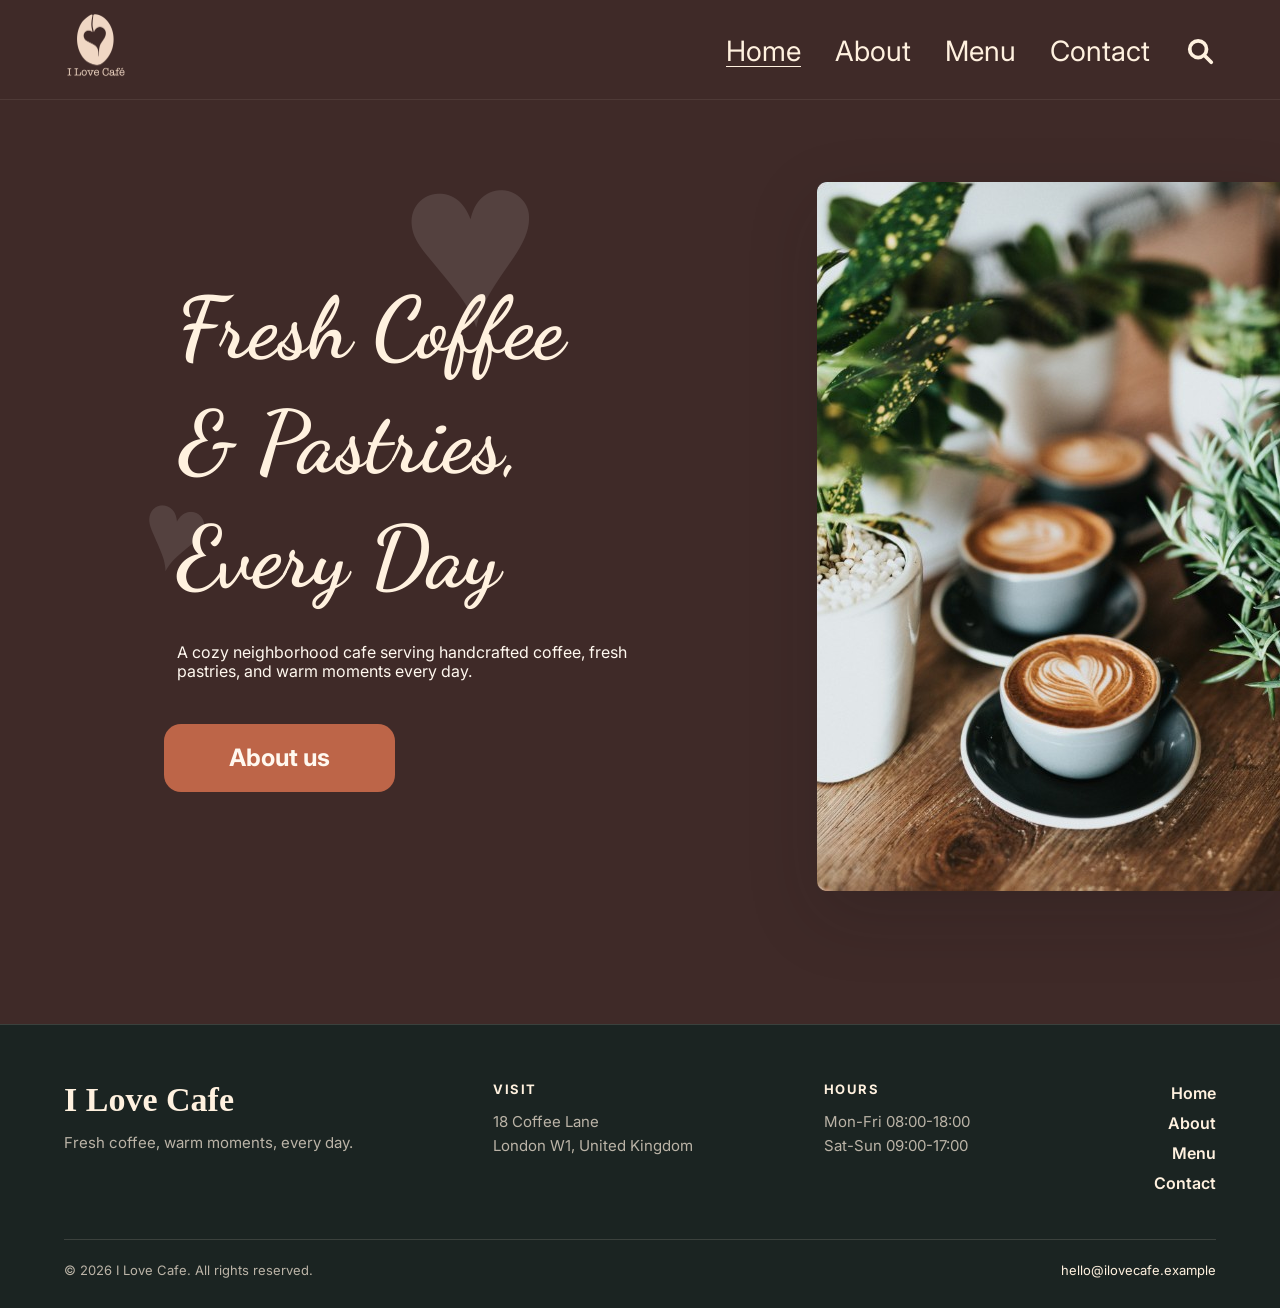
==== commit 1bf72556: "Update index.html" ====
--- a/index.html
+++ b/index.html
@@ -13,7 +13,7 @@
   <header class="site-header home-header">
     <div class="site-frame header-inner">
       <a class="brand" href="index.html" aria-label="I Love Cafe home">
-        <img src="assets/logo-dark.jpg" alt="I Love Cafe">
+        <img src="assets/logo-home-light.png" alt="I Love Cafe">
       </a>
       <nav class="site-nav" aria-label="Primary navigation">
         <a href="index.html" class="active">Home</a>
@@ -28,7 +28,7 @@
         </a>
       </nav>
     </div>
-  </header
+  </header>
 
   <main class="home-main">
     <section class="site-frame home-hero">
